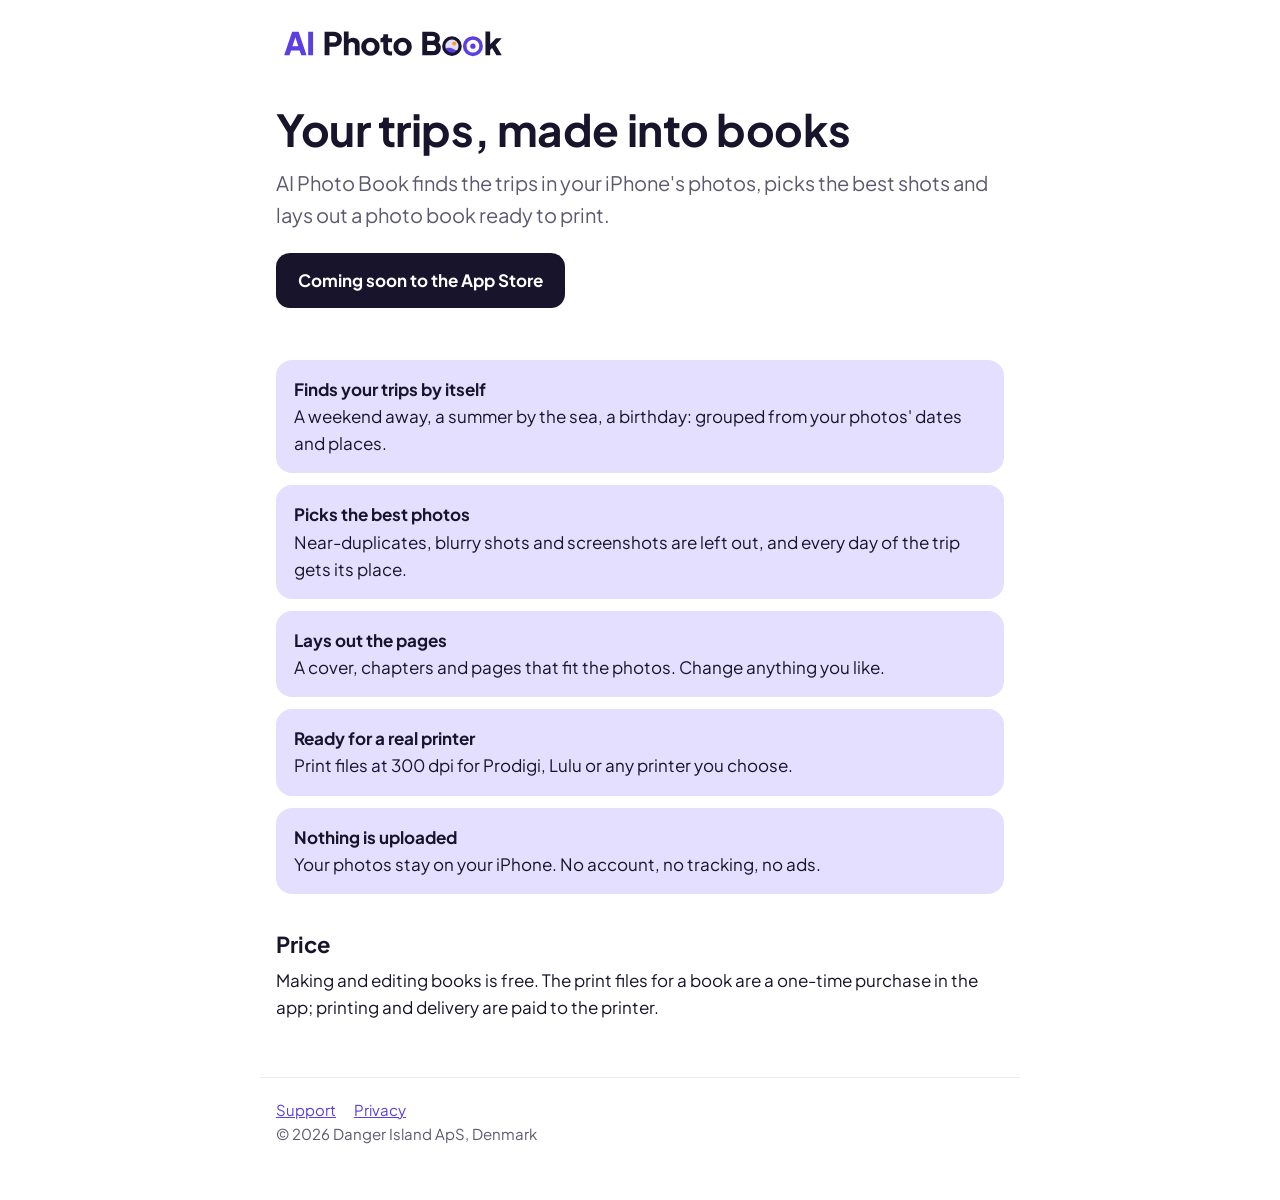
==== index.html @ 5ad9fad8 "Website for photo-book.ai (milestone 6, task 2): landing, privacy policy, support; self-hosted fonts" ====
<!doctype html>
<html lang="en">
<head>
<meta charset="utf-8">
<meta name="viewport" content="width=device-width, initial-scale=1">
<title>AI Photo Book: your trips, made into books</title>
<meta name="description" content="An iPhone app that finds your trips in your photos, picks the best shots and lays out a book ready to print. Your photos stay on your iPhone.">
<link rel="icon" href="/assets/favicon.svg" type="image/svg+xml">
<link rel="icon" href="/assets/favicon-32.png" sizes="32x32">
<link rel="apple-touch-icon" href="/assets/apple-touch-icon-180.png">
<link rel="stylesheet" href="/assets/style.css">
</head>
<body>
<header><a href="/"><img src="/assets/logo-horizontal-color.svg" alt="AI Photo Book"></a></header>
<main>
  <h1>Your trips, made into books</h1>
  <p class="lead">AI Photo Book finds the trips in your iPhone's photos, picks the best shots and lays out a photo book ready to print.</p>

  <!-- On launch day: replace with the App Store link, https://apps.apple.com/app/id6833502306 -->
  <span class="badge soon">Coming soon to the App Store</span>

  <ul class="points">
    <li><strong>Finds your trips by itself</strong>A weekend away, a summer by the sea, a birthday: grouped from your photos' dates and places.</li>
    <li><strong>Picks the best photos</strong>Near-duplicates, blurry shots and screenshots are left out, and every day of the trip gets its place.</li>
    <li><strong>Lays out the pages</strong>A cover, chapters and pages that fit the photos. Change anything you like.</li>
    <li><strong>Ready for a real printer</strong>Print files at 300 dpi for Prodigi, Lulu or any printer you choose.</li>
    <li><strong>Nothing is uploaded</strong>Your photos stay on your iPhone. No account, no tracking, no ads.</li>
  </ul>

  <h2>Price</h2>
  <p>Making and editing books is free. The print files for a book are a one-time purchase in the app; printing and delivery are paid to the printer.</p>
</main>
<footer>
  <nav><a href="/support/">Support</a><a href="/privacy/">Privacy</a></nav>
  <p>© 2026 Danger Island ApS, Denmark</p>
</footer>
</body>
</html>
---- assets/style.css ----
/* photo-book.ai: brand colours and type (assets/brand/README.md). Fonts are served from this site, not Google. */
@font-face { font-family: 'Plus Jakarta Sans'; src: url('PlusJakartaSans-Regular.ttf') format('truetype'); font-weight: 400; font-display: swap; }
@font-face { font-family: 'Plus Jakarta Sans'; src: url('PlusJakartaSans-Bold.ttf') format('truetype'); font-weight: 700 800; font-display: swap; }

:root {
  --violet: #5B3FE0;
  --ink: #17142B;
  --amber: #F4A62A;
  --lavender: #E4DEFF;
  --muted: #5d5a70;
  --bg: #FFFFFF;
  --line: #ECE9F7;
}

* { box-sizing: border-box; }
html { -webkit-text-size-adjust: 100%; }
body {
  margin: 0;
  background: var(--bg);
  color: var(--ink);
  font: 400 17px/1.6 'Plus Jakarta Sans', -apple-system, BlinkMacSystemFont, 'Segoe UI', sans-serif;
}
a { color: var(--violet); }
header, main, footer { max-width: 760px; margin: 0 auto; padding: 0 16px; }
header { padding-top: 24px; padding-bottom: 8px; }
header img { height: 40px; width: auto; display: block; }
h1 { font-weight: 800; font-size: clamp(30px, 6vw, 44px); line-height: 1.15; margin: 32px 0 12px; letter-spacing: -0.01em; }
h2 { font-weight: 800; font-size: 22px; line-height: 1.3; margin: 36px 0 8px; }
h3 { font-weight: 700; font-size: 18px; margin: 24px 0 4px; }
p, ul { margin: 0 0 14px; }
ul { padding-left: 22px; }
li { margin-bottom: 6px; }
.lead { font-size: 20px; color: var(--muted); max-width: 36em; }
.updated { color: var(--muted); font-size: 15px; }
.who { color: var(--muted); font-size: 15px; margin-top: -4px; }

.points { list-style: none; padding: 0; display: grid; gap: 12px; margin: 28px 0; }
.points li { background: var(--lavender); border-radius: 16px; padding: 16px 18px; margin: 0; }
.points strong { display: block; font-weight: 700; }

.badge {
  display: inline-block; background: var(--violet); color: #fff; text-decoration: none;
  font-weight: 700; padding: 14px 22px; border-radius: 14px; min-height: 44px; margin: 8px 0 24px;
}
.badge.soon { background: var(--ink); }

.box { border: 1px solid var(--line); border-radius: 16px; padding: 4px 18px 6px; margin: 20px 0; }

footer { border-top: 1px solid var(--line); margin-top: 56px; padding-top: 20px; padding-bottom: 40px; color: var(--muted); font-size: 15px; }
footer nav a { margin-right: 18px; }
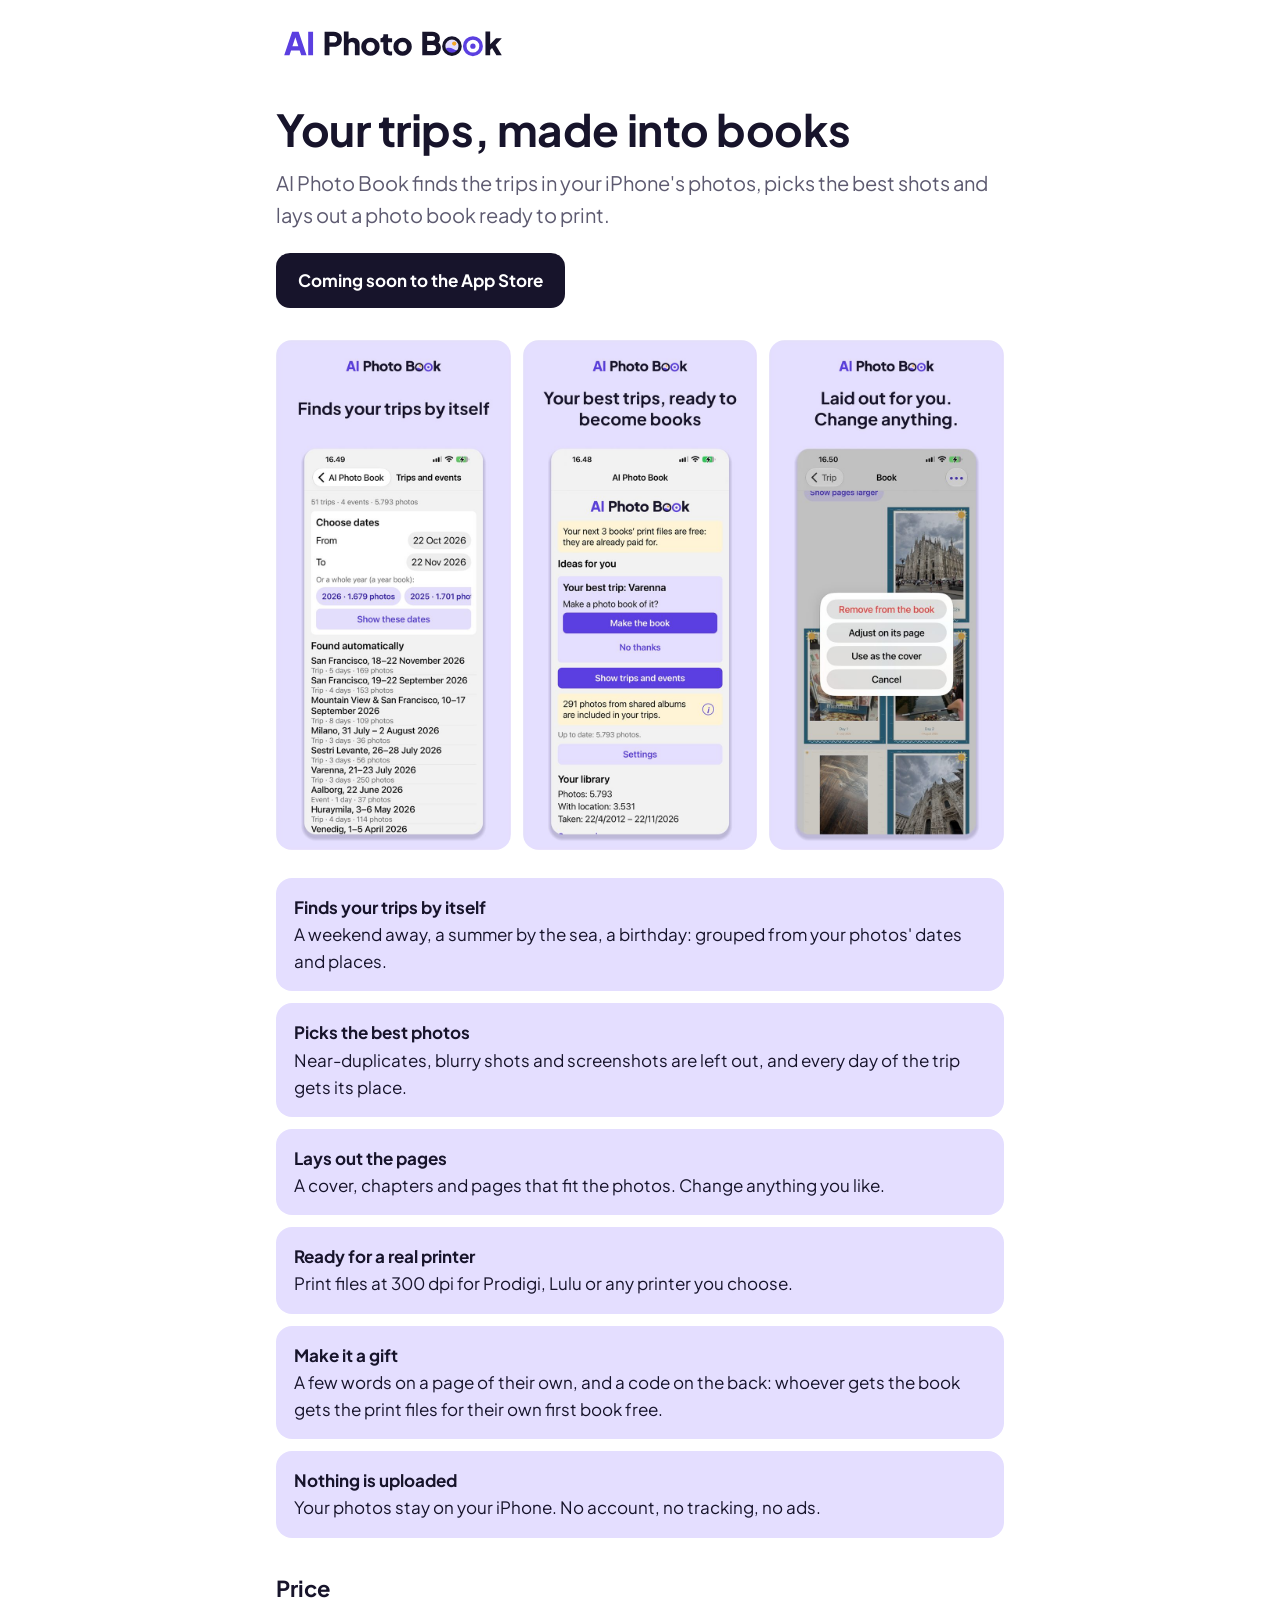
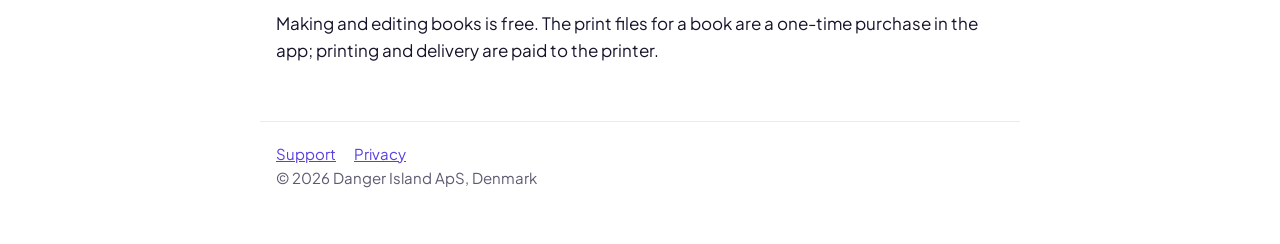
==== commit fc0fa1eb: "Virality (decisions 94-96): flip-through page fixed, tell the people in the book, readable credits, " ====
--- a/index.html
+++ b/index.html
@@ -5,6 +5,16 @@
 <meta name="viewport" content="width=device-width, initial-scale=1">
 <title>AI Photo Book: your trips, made into books</title>
 <meta name="description" content="An iPhone app that finds your trips in your photos, picks the best shots and lays out a book ready to print. Your photos stay on your iPhone.">
+<!-- Safari's App Store banner; it shows once the app is live (decision 96). -->
+<meta name="apple-itunes-app" content="app-id=6833502306">
+<!-- The preview when the site is shared (decision 96). -->
+<meta property="og:title" content="AI Photo Book: your trips, made into books">
+<meta property="og:description" content="Finds the trips in your iPhone's photos, picks the best shots and lays out a book ready to print.">
+<meta property="og:image" content="https://photo-book.ai/assets/og.png">
+<meta property="og:image:width" content="1200">
+<meta property="og:image:height" content="630">
+<meta property="og:url" content="https://photo-book.ai/">
+<meta name="twitter:card" content="summary_large_image">
 <link rel="icon" href="/assets/favicon.svg" type="image/svg+xml">
 <link rel="icon" href="/assets/favicon-32.png" sizes="32x32">
 <link rel="apple-touch-icon" href="/assets/apple-touch-icon-180.png">
@@ -16,14 +26,24 @@
   <h1>Your trips, made into books</h1>
   <p class="lead">AI Photo Book finds the trips in your iPhone's photos, picks the best shots and lays out a photo book ready to print.</p>
 
-  <!-- On launch day: replace with the App Store link, https://apps.apple.com/app/id6833502306 -->
+  <!-- On launch day: remove the "soon" badge and un-comment the App Store button (docs/launch-plan.md, launch-day checklist). -->
   <span class="badge soon">Coming soon to the App Store</span>
+  <!-- <a class="badge" href="https://apps.apple.com/app/id6833502306?ct=website">Get it on the App Store</a> -->
+  <!-- Once the public TestFlight link is enabled (docs/app-store/testflight.md, step 3): un-comment with its address. -->
+  <!-- <a class="badge secondary" href="https://testflight.apple.com/join/REPLACE">Try it early on TestFlight</a> -->
+
+  <div class="shots">
+    <img src="/assets/shots/01.jpg" width="600" height="1304" alt="The trips the app found in the photos, each with its dates and number of photos">
+    <img src="/assets/shots/02.jpg" width="600" height="1304" alt="Home: the best trip, ready to become a book">
+    <img src="/assets/shots/03.jpg" width="600" height="1304" alt="A laid-out book of Milano, with a menu to change a photo">
+  </div>
 
   <ul class="points">
     <li><strong>Finds your trips by itself</strong>A weekend away, a summer by the sea, a birthday: grouped from your photos' dates and places.</li>
     <li><strong>Picks the best photos</strong>Near-duplicates, blurry shots and screenshots are left out, and every day of the trip gets its place.</li>
     <li><strong>Lays out the pages</strong>A cover, chapters and pages that fit the photos. Change anything you like.</li>
     <li><strong>Ready for a real printer</strong>Print files at 300 dpi for Prodigi, Lulu or any printer you choose.</li>
+    <li><strong>Make it a gift</strong>A few words on a page of their own, and a code on the back: whoever gets the book gets the print files for their own first book free.</li>
     <li><strong>Nothing is uploaded</strong>Your photos stay on your iPhone. No account, no tracking, no ads.</li>
   </ul>
 
--- a/assets/style.css
+++ b/assets/style.css
@@ -48,3 +48,12 @@
 
 footer { border-top: 1px solid var(--line); margin-top: 56px; padding-top: 20px; padding-bottom: 40px; color: var(--muted); font-size: 15px; }
 footer nav a { margin-right: 18px; }
+
+/* Book pictures and the gift page (decision 96). */
+.badge.secondary { background: var(--lavender); color: var(--violet); margin-left: 8px; }
+.shots { display: grid; grid-template-columns: repeat(3, 1fr); gap: 12px; margin: 8px 0 28px; }
+.shots img { width: 100%; height: auto; border-radius: 16px; display: block; }
+@media (max-width: 520px) { .shots { grid-template-columns: 1fr 1fr; } .shots img:nth-child(3) { display: none; } }
+.gift { text-align: center; padding: 18px; }
+.gift .code { font-weight: 800; font-size: 26px; letter-spacing: 0.08em; color: var(--violet); margin: 4px 0 8px; }
+.gift .note { color: var(--muted); font-size: 15px; }
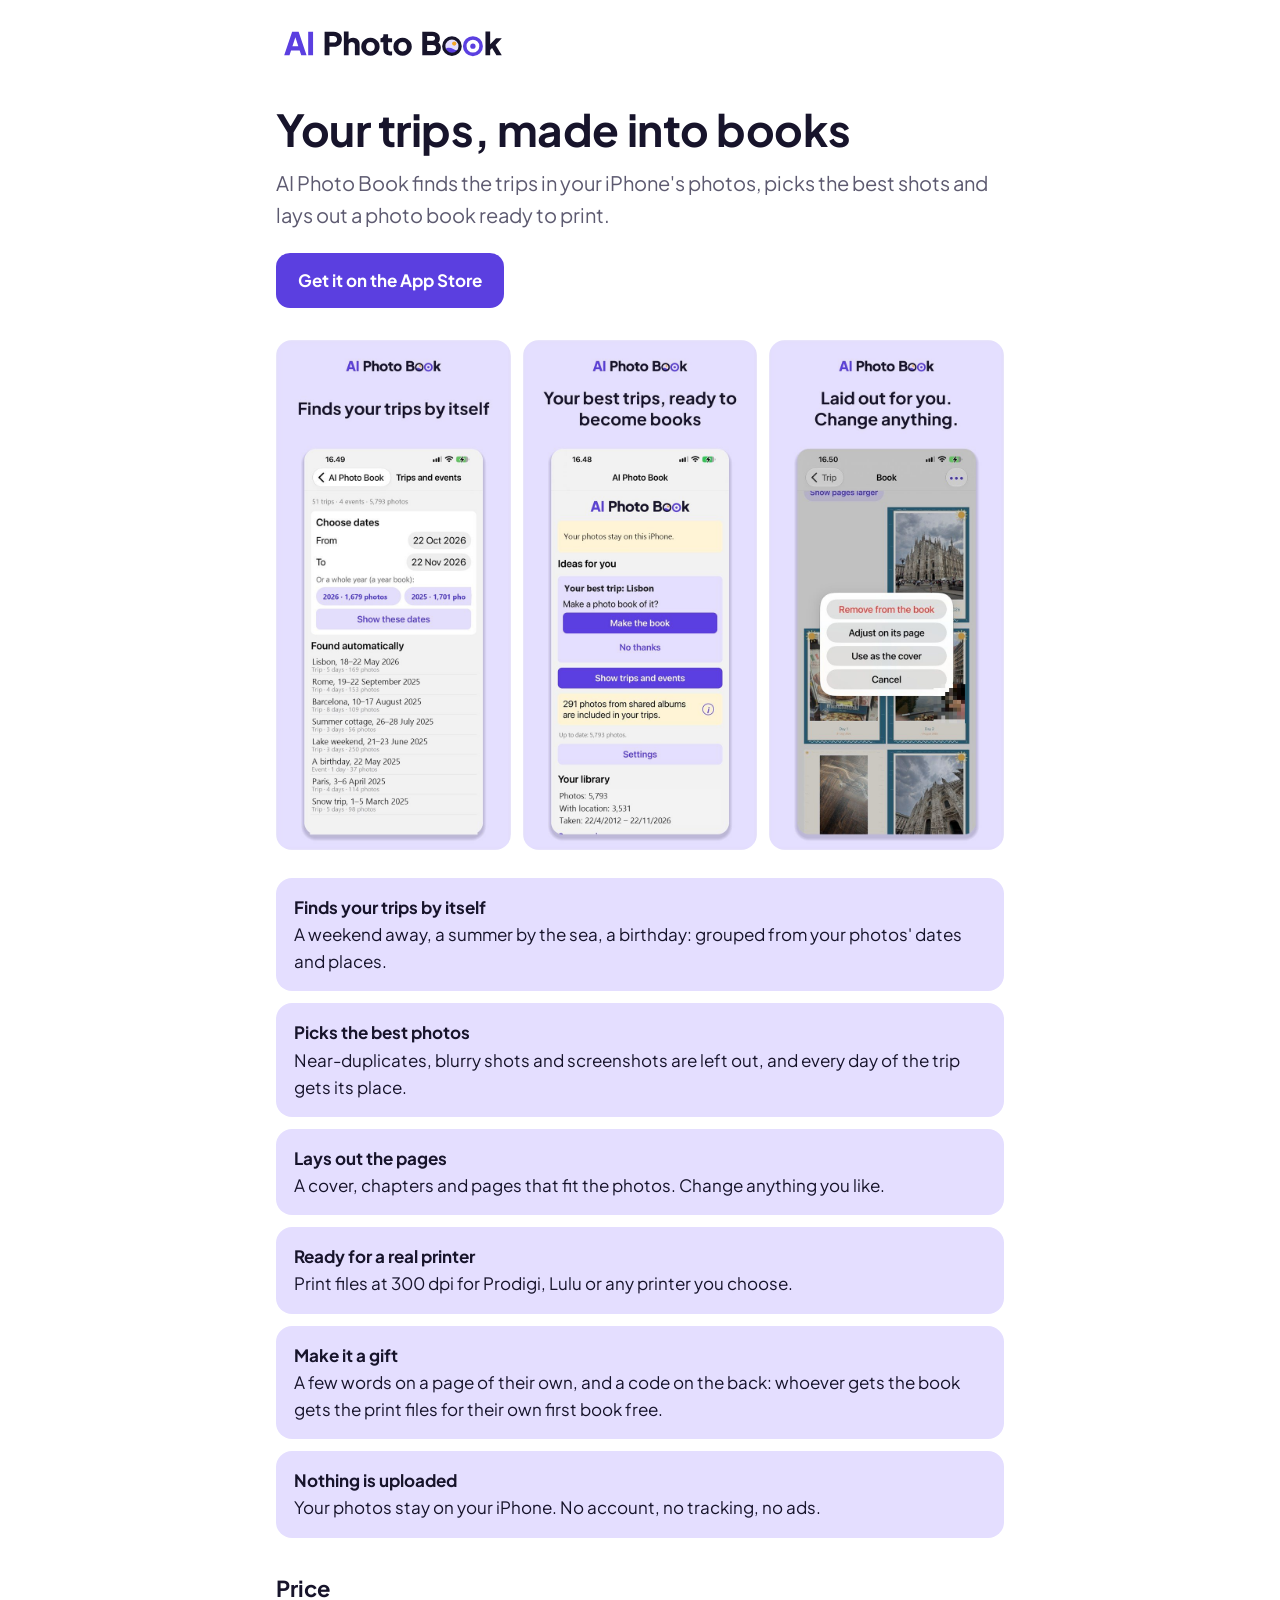
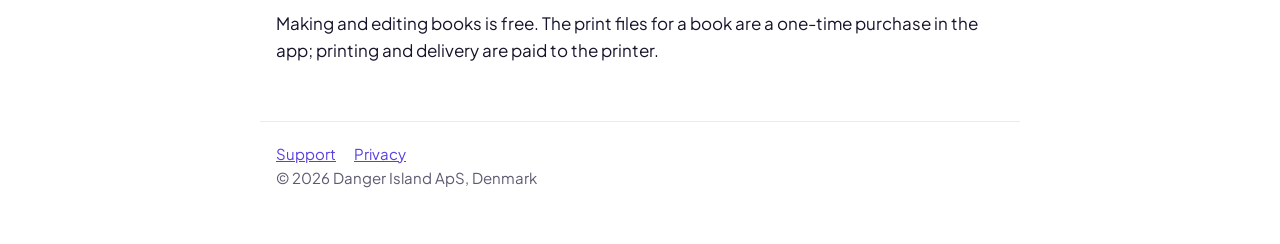
==== commit 0b80eb9f: "Launch day: the App Store button on the website and the redeem button on the gift page (merge on rel" ====
--- a/index.html
+++ b/index.html
@@ -26,9 +26,7 @@
   <h1>Your trips, made into books</h1>
   <p class="lead">AI Photo Book finds the trips in your iPhone's photos, picks the best shots and lays out a photo book ready to print.</p>
 
-  <!-- On launch day: remove the "soon" badge and un-comment the App Store button (docs/launch-plan.md, launch-day checklist). -->
-  <span class="badge soon">Coming soon to the App Store</span>
-  <!-- <a class="badge" href="https://apps.apple.com/app/id6833502306?ct=website">Get it on the App Store</a> -->
+  <a class="badge" href="https://apps.apple.com/app/id6833502306?ct=website">Get it on the App Store</a>
   <!-- Once the public TestFlight link is enabled (docs/app-store/testflight.md, step 3): un-comment with its address. -->
   <!-- <a class="badge secondary" href="https://testflight.apple.com/join/REPLACE">Try it early on TestFlight</a> -->
 
